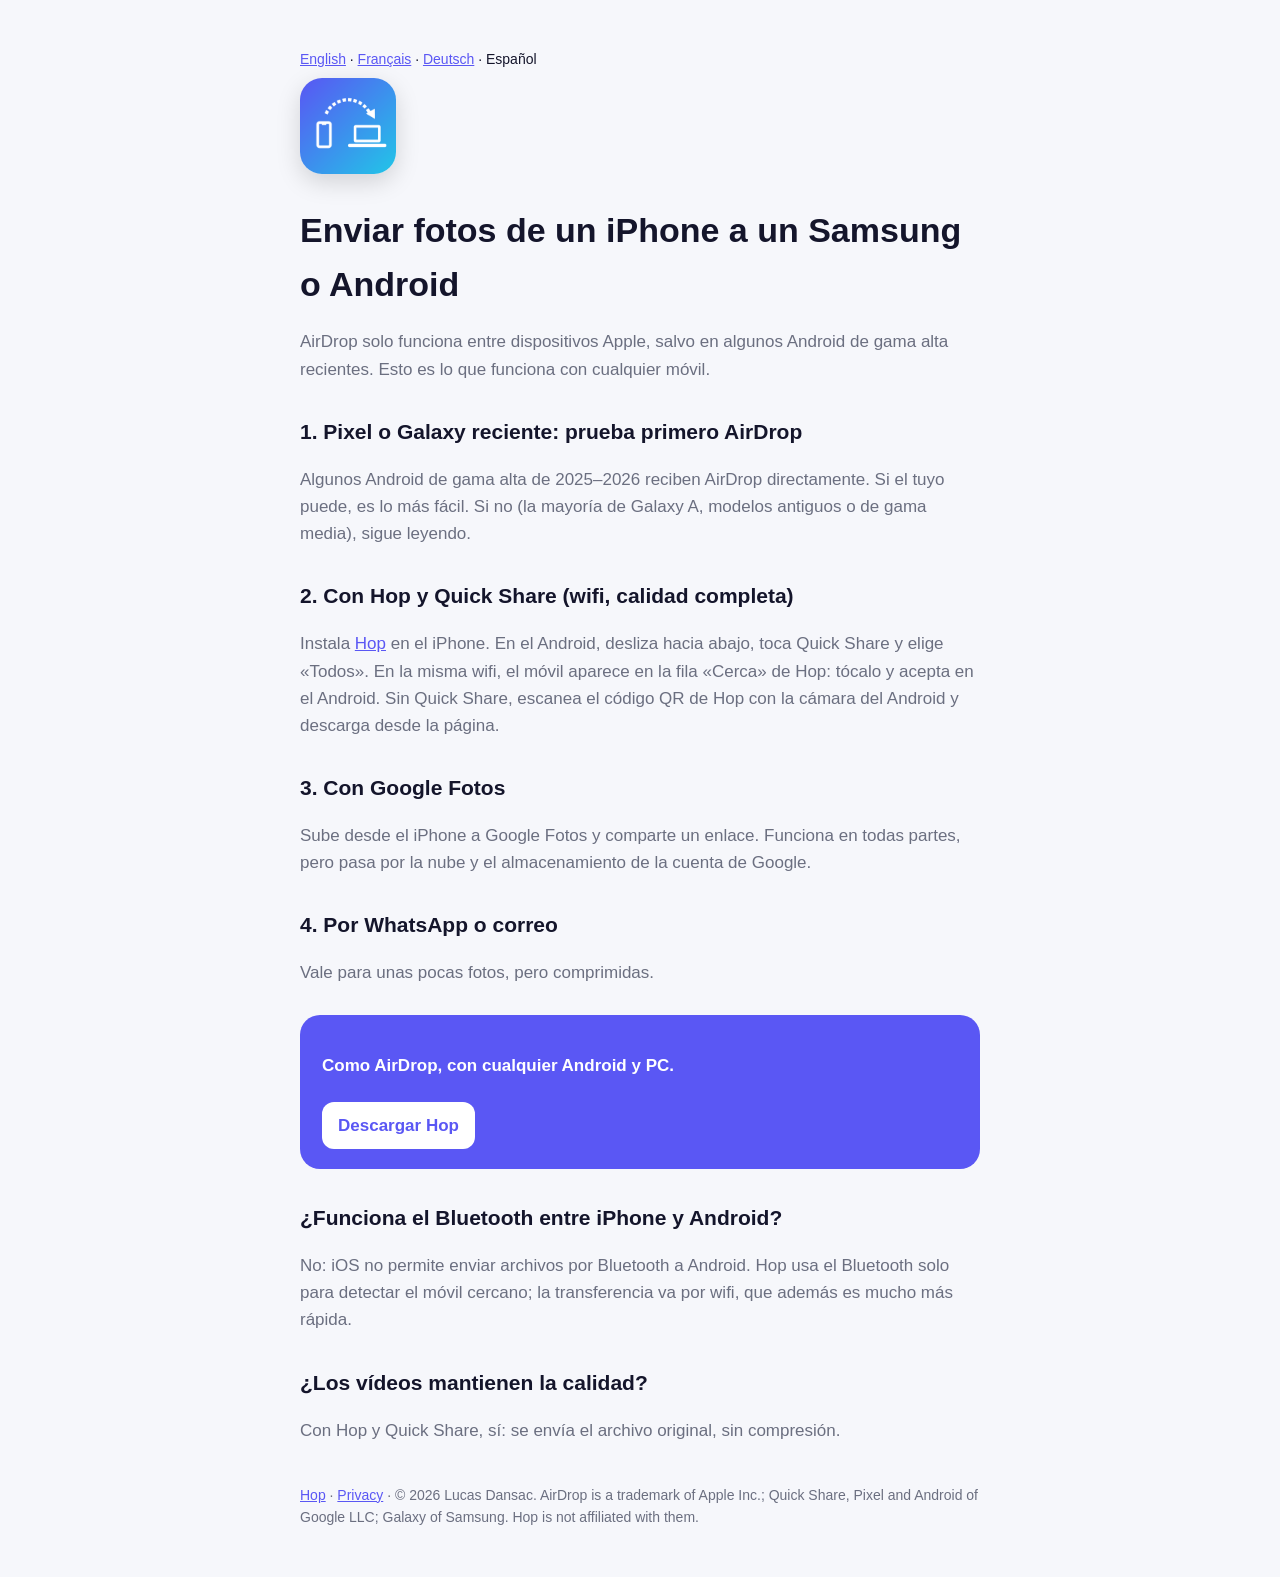
==== enviar-fotos-iphone-a-samsung.html @ 9c035684 "Guides iPhone → PC et iPhone → Samsung/Android (EN, FR, DE, ES), sitemap et robots Co-Authored-By: C" ====
<!doctype html>
<html lang="es"><head><meta charset="utf-8"><meta name="viewport" content="width=device-width,initial-scale=1">
<title>Enviar fotos del iPhone a un Samsung o Android (2026)</title><meta name="description" content="Envía fotos y vídeos de un iPhone a un Samsung Galaxy o cualquier Android, con calidad completa y sin cable: AirDrop en móviles recientes, Hop con Quick Share, Google Fotos.">
<link rel="canonical" href="https://komorebideuxiemedunom.github.io/hop-app/enviar-fotos-iphone-a-samsung.html"><link rel="alternate" hreflang="en" href="https://komorebideuxiemedunom.github.io/hop-app/send-photos-iphone-to-samsung.html"><link rel="alternate" hreflang="fr" href="https://komorebideuxiemedunom.github.io/hop-app/envoyer-photos-iphone-vers-samsung.html"><link rel="alternate" hreflang="de" href="https://komorebideuxiemedunom.github.io/hop-app/fotos-vom-iphone-auf-samsung.html"><link rel="alternate" hreflang="es" href="https://komorebideuxiemedunom.github.io/hop-app/enviar-fotos-iphone-a-samsung.html"><link rel="alternate" hreflang="x-default" href="https://komorebideuxiemedunom.github.io/hop-app/send-photos-iphone-to-samsung.html">
<link rel="stylesheet" href="style.css">
<script type="application/ld+json">{"@context": "https://schema.org", "@type": "HowTo", "name": "Enviar fotos de un iPhone a un Samsung o Android", "step": [{"@type": "HowToStep", "name": "1. Pixel o Galaxy reciente: prueba primero AirDrop", "text": "Algunos Android de gama alta de 2025–2026 reciben AirDrop directamente. Si el tuyo puede, es lo más fácil. Si no (la mayoría de Galaxy A, modelos antiguos o de gama media), sigue leyendo."}, {"@type": "HowToStep", "name": "2. Con Hop y Quick Share (wifi, calidad completa)", "text": "Instala Hop en el iPhone. En el Android, desliza hacia abajo, toca Quick Share y elige «Todos». En la misma wifi, el móvil aparece en la fila «Cerca» de Hop: tócalo y acepta en el Android. Sin Quick Share, escanea el código QR de Hop con la cámara del Android y descarga desde la página."}, {"@type": "HowToStep", "name": "3. Con Google Fotos", "text": "Sube desde el iPhone a Google Fotos y comparte un enlace. Funciona en todas partes, pero pasa por la nube y el almacenamiento de la cuenta de Google."}, {"@type": "HowToStep", "name": "4. Por WhatsApp o correo", "text": "Vale para unas pocas fotos, pero comprimidas."}]}</script>
<script type="application/ld+json">{"@context": "https://schema.org", "@type": "FAQPage", "mainEntity": [{"@type": "Question", "name": "¿Funciona el Bluetooth entre iPhone y Android?", "acceptedAnswer": {"@type": "Answer", "text": "No: iOS no permite enviar archivos por Bluetooth a Android. Hop usa el Bluetooth solo para detectar el móvil cercano; la transferencia va por wifi, que además es mucho más rápida."}}, {"@type": "Question", "name": "¿Los vídeos mantienen la calidad?", "acceptedAnswer": {"@type": "Answer", "text": "Con Hop y Quick Share, sí: se envía el archivo original, sin compresión."}}]}</script></head>
<body><main><nav class="lang"><a href="send-photos-iphone-to-samsung.html">English</a> · <a href="envoyer-photos-iphone-vers-samsung.html">Français</a> · <a href="fotos-vom-iphone-auf-samsung.html">Deutsch</a> · Español</nav><img class="icon" src="icon.png" alt="Hop">
<h1>Enviar fotos de un iPhone a un Samsung o Android</h1><p>AirDrop solo funciona entre dispositivos Apple, salvo en algunos Android de gama alta recientes. Esto es lo que funciona con cualquier móvil.</p><h2>1. Pixel o Galaxy reciente: prueba primero AirDrop</h2><p>Algunos Android de gama alta de 2025–2026 reciben AirDrop directamente. Si el tuyo puede, es lo más fácil. Si no (la mayoría de Galaxy A, modelos antiguos o de gama media), sigue leyendo.</p><h2>2. Con Hop y Quick Share (wifi, calidad completa)</h2><p>Instala <a href="https://apps.apple.com/app/id6818609255">Hop</a> en el iPhone. En el Android, desliza hacia abajo, toca Quick Share y elige «Todos». En la misma wifi, el móvil aparece en la fila «Cerca» de Hop: tócalo y acepta en el Android. Sin Quick Share, escanea el código QR de Hop con la cámara del Android y descarga desde la página.</p><h2>3. Con Google Fotos</h2><p>Sube desde el iPhone a Google Fotos y comparte un enlace. Funciona en todas partes, pero pasa por la nube y el almacenamiento de la cuenta de Google.</p><h2>4. Por WhatsApp o correo</h2><p>Vale para unas pocas fotos, pero comprimidas.</p>
<div class="cta"><p><strong>Como AirDrop, con cualquier Android y PC.</strong></p><a class="btn" href="https://apps.apple.com/app/id6818609255">Descargar Hop</a></div>
<h2>¿Funciona el Bluetooth entre iPhone y Android?</h2><p>No: iOS no permite enviar archivos por Bluetooth a Android. Hop usa el Bluetooth solo para detectar el móvil cercano; la transferencia va por wifi, que además es mucho más rápida.</p><h2>¿Los vídeos mantienen la calidad?</h2><p>Con Hop y Quick Share, sí: se envía el archivo original, sin compresión.</p>
<footer><a href="index.html">Hop</a> · <a href="privacy.html">Privacy</a> · © 2026 Lucas Dansac. AirDrop is a trademark of Apple Inc.; Quick Share, Pixel and Android of Google LLC; Galaxy of Samsung. Hop is not affiliated with them.</footer></main></body></html>
---- style.css ----
:root{--bg:#F6F7FB;--ink:#14152B;--muted:#6B6F80;--accent:#5A57F4;--card:#fff}
@media (prefers-color-scheme:dark){:root{--bg:#0F101E;--ink:#F3F1EC;--muted:#A8ABB8;--card:#1B1E2E}}
*{box-sizing:border-box}body{margin:0;background:var(--bg);color:var(--ink);font:17px/1.6 -apple-system,BlinkMacSystemFont,"Segoe UI",sans-serif}
main{max-width:720px;margin:0 auto;padding:48px 20px}img.icon{width:96px;height:96px;border-radius:22px;box-shadow:0 8px 24px rgba(0,0,0,.15)}
h1{font-size:34px;margin:20px 0 6px}h2{font-size:21px;margin-top:32px}p,li{color:var(--muted)}a{color:var(--accent)}
.card{background:var(--card);border-radius:20px;padding:20px 22px;margin:22px 0;box-shadow:0 4px 16px rgba(0,0,0,.05)}
footer{margin-top:40px;font-size:14px;color:var(--muted)}.cta{background:var(--accent);color:#fff;border-radius:20px;padding:20px 22px;margin:28px 0}.cta p{color:#fff}
.cta a.btn{display:inline-block;background:#fff;color:var(--accent);font-weight:700;border-radius:12px;padding:10px 16px;text-decoration:none;margin-top:6px}
nav.lang{font-size:14px;margin-bottom:8px}
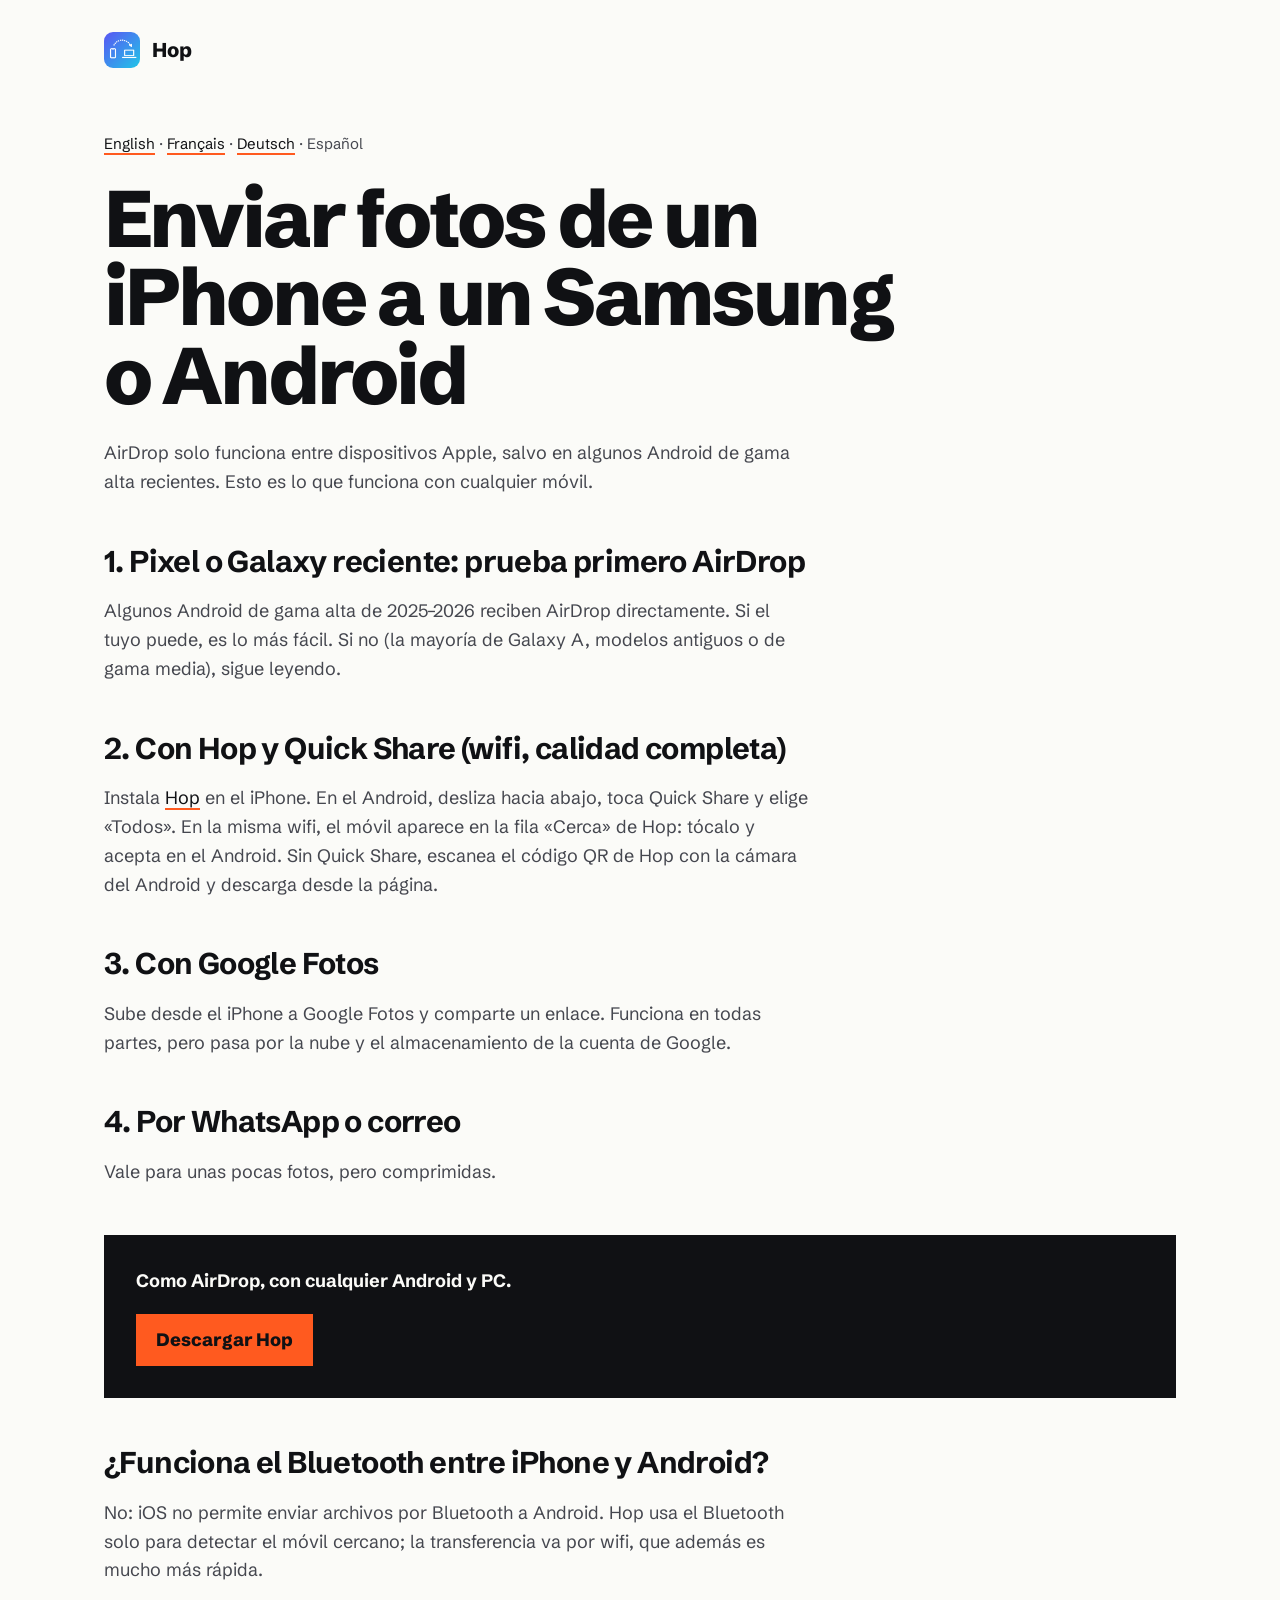
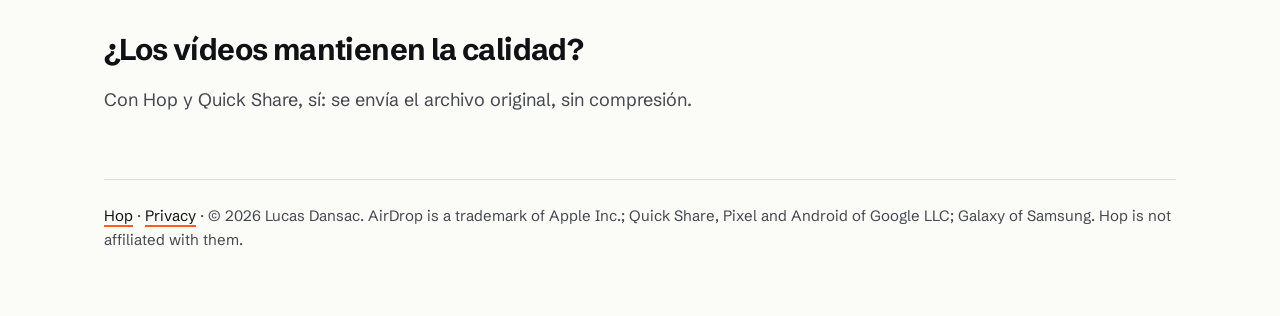
==== commit 713136d0: "Site : nouvelle identité (Schibsted Grotesk, iPhone vers PC en signature, questions repliables, plus" ====
--- a/enviar-fotos-iphone-a-samsung.html
+++ b/enviar-fotos-iphone-a-samsung.html
@@ -2,10 +2,10 @@
 <html lang="es"><head><meta charset="utf-8"><meta name="viewport" content="width=device-width,initial-scale=1">
 <title>Enviar fotos del iPhone a un Samsung o Android (2026)</title><meta name="description" content="Envía fotos y vídeos de un iPhone a un Samsung Galaxy o cualquier Android, con calidad completa y sin cable: AirDrop en móviles recientes, Hop con Quick Share, Google Fotos.">
 <link rel="canonical" href="https://komorebideuxiemedunom.github.io/hop-app/enviar-fotos-iphone-a-samsung.html"><link rel="alternate" hreflang="en" href="https://komorebideuxiemedunom.github.io/hop-app/send-photos-iphone-to-samsung.html"><link rel="alternate" hreflang="fr" href="https://komorebideuxiemedunom.github.io/hop-app/envoyer-photos-iphone-vers-samsung.html"><link rel="alternate" hreflang="de" href="https://komorebideuxiemedunom.github.io/hop-app/fotos-vom-iphone-auf-samsung.html"><link rel="alternate" hreflang="es" href="https://komorebideuxiemedunom.github.io/hop-app/enviar-fotos-iphone-a-samsung.html"><link rel="alternate" hreflang="x-default" href="https://komorebideuxiemedunom.github.io/hop-app/send-photos-iphone-to-samsung.html">
-<link rel="stylesheet" href="style.css">
+<link rel="preload" href="fonts/schibsted.woff2" as="font" type="font/woff2" crossorigin><link rel="stylesheet" href="style.css">
 <script type="application/ld+json">{"@context": "https://schema.org", "@type": "HowTo", "name": "Enviar fotos de un iPhone a un Samsung o Android", "step": [{"@type": "HowToStep", "name": "1. Pixel o Galaxy reciente: prueba primero AirDrop", "text": "Algunos Android de gama alta de 2025–2026 reciben AirDrop directamente. Si el tuyo puede, es lo más fácil. Si no (la mayoría de Galaxy A, modelos antiguos o de gama media), sigue leyendo."}, {"@type": "HowToStep", "name": "2. Con Hop y Quick Share (wifi, calidad completa)", "text": "Instala Hop en el iPhone. En el Android, desliza hacia abajo, toca Quick Share y elige «Todos». En la misma wifi, el móvil aparece en la fila «Cerca» de Hop: tócalo y acepta en el Android. Sin Quick Share, escanea el código QR de Hop con la cámara del Android y descarga desde la página."}, {"@type": "HowToStep", "name": "3. Con Google Fotos", "text": "Sube desde el iPhone a Google Fotos y comparte un enlace. Funciona en todas partes, pero pasa por la nube y el almacenamiento de la cuenta de Google."}, {"@type": "HowToStep", "name": "4. Por WhatsApp o correo", "text": "Vale para unas pocas fotos, pero comprimidas."}]}</script>
 <script type="application/ld+json">{"@context": "https://schema.org", "@type": "FAQPage", "mainEntity": [{"@type": "Question", "name": "¿Funciona el Bluetooth entre iPhone y Android?", "acceptedAnswer": {"@type": "Answer", "text": "No: iOS no permite enviar archivos por Bluetooth a Android. Hop usa el Bluetooth solo para detectar el móvil cercano; la transferencia va por wifi, que además es mucho más rápida."}}, {"@type": "Question", "name": "¿Los vídeos mantienen la calidad?", "acceptedAnswer": {"@type": "Answer", "text": "Con Hop y Quick Share, sí: se envía el archivo original, sin compresión."}}]}</script></head>
-<body><main><nav class="lang"><a href="send-photos-iphone-to-samsung.html">English</a> · <a href="envoyer-photos-iphone-vers-samsung.html">Français</a> · <a href="fotos-vom-iphone-auf-samsung.html">Deutsch</a> · Español</nav><img class="icon" src="icon.png" alt="Hop">
+<body><main><a class="marque" href="index.html"><img src="icon.png" alt="">Hop</a><nav class="lang"><a href="send-photos-iphone-to-samsung.html">English</a> · <a href="envoyer-photos-iphone-vers-samsung.html">Français</a> · <a href="fotos-vom-iphone-auf-samsung.html">Deutsch</a> · Español</nav>
 <h1>Enviar fotos de un iPhone a un Samsung o Android</h1><p>AirDrop solo funciona entre dispositivos Apple, salvo en algunos Android de gama alta recientes. Esto es lo que funciona con cualquier móvil.</p><h2>1. Pixel o Galaxy reciente: prueba primero AirDrop</h2><p>Algunos Android de gama alta de 2025–2026 reciben AirDrop directamente. Si el tuyo puede, es lo más fácil. Si no (la mayoría de Galaxy A, modelos antiguos o de gama media), sigue leyendo.</p><h2>2. Con Hop y Quick Share (wifi, calidad completa)</h2><p>Instala <a href="https://apps.apple.com/app/id6818609255">Hop</a> en el iPhone. En el Android, desliza hacia abajo, toca Quick Share y elige «Todos». En la misma wifi, el móvil aparece en la fila «Cerca» de Hop: tócalo y acepta en el Android. Sin Quick Share, escanea el código QR de Hop con la cámara del Android y descarga desde la página.</p><h2>3. Con Google Fotos</h2><p>Sube desde el iPhone a Google Fotos y comparte un enlace. Funciona en todas partes, pero pasa por la nube y el almacenamiento de la cuenta de Google.</p><h2>4. Por WhatsApp o correo</h2><p>Vale para unas pocas fotos, pero comprimidas.</p>
 <div class="cta"><p><strong>Como AirDrop, con cualquier Android y PC.</strong></p><a class="btn" href="https://apps.apple.com/app/id6818609255">Descargar Hop</a></div>
 <h2>¿Funciona el Bluetooth entre iPhone y Android?</h2><p>No: iOS no permite enviar archivos por Bluetooth a Android. Hop usa el Bluetooth solo para detectar el móvil cercano; la transferencia va por wifi, que además es mucho más rápida.</p><h2>¿Los vídeos mantienen la calidad?</h2><p>Con Hop y Quick Share, sí: se envía el archivo original, sin compresión.</p>
--- a/style.css
+++ b/style.css
@@ -1,9 +1,49 @@
-:root{--bg:#F6F7FB;--ink:#14152B;--muted:#6B6F80;--accent:#5A57F4;--card:#fff}
-@media (prefers-color-scheme:dark){:root{--bg:#0F101E;--ink:#F3F1EC;--muted:#A8ABB8;--card:#1B1E2E}}
-*{box-sizing:border-box}body{margin:0;background:var(--bg);color:var(--ink);font:17px/1.6 -apple-system,BlinkMacSystemFont,"Segoe UI",sans-serif}
-main{max-width:720px;margin:0 auto;padding:48px 20px}img.icon{width:96px;height:96px;border-radius:22px;box-shadow:0 8px 24px rgba(0,0,0,.15)}
-h1{font-size:34px;margin:20px 0 6px}h2{font-size:21px;margin-top:32px}p,li{color:var(--muted)}a{color:var(--accent)}
-.card{background:var(--card);border-radius:20px;padding:20px 22px;margin:22px 0;box-shadow:0 4px 16px rgba(0,0,0,.05)}
-footer{margin-top:40px;font-size:14px;color:var(--muted)}.cta{background:var(--accent);color:#fff;border-radius:20px;padding:20px 22px;margin:28px 0}.cta p{color:#fff}
-.cta a.btn{display:inline-block;background:#fff;color:var(--accent);font-weight:700;border-radius:12px;padding:10px 16px;text-decoration:none;margin-top:6px}
-nav.lang{font-size:14px;margin-bottom:8px}
+/* Hop : d'un appareil à l'autre. Schibsted Grotesk, noir sur blanc, un orange de signal. Échelle de 8 px. */
+@font-face{font-family:"Schibsted";src:url(fonts/schibsted.woff2) format("woff2");font-weight:400 900;font-display:swap}
+:root{--bg:#FBFBF8;--ink:#101114;--muted:#45474F;--accent:#C2410C;--signal:#FF5A1F;--trait:#DEDDD6;--card:#FBFBF8;
+  --s1:8px;--s2:16px;--s3:24px;--s4:32px;--s6:48px;--s8:64px;--s12:96px}
+@media (prefers-color-scheme:dark){:root{--bg:#101114;--ink:#F4F3EF;--muted:#B4B5BC;--accent:#FF8A5C;--signal:#FF5A1F;--trait:#2B2C31;--card:#101114}}
+*{box-sizing:border-box}html{background:var(--bg)}
+body{margin:0;color:var(--ink);font:400 18px/1.6 "Schibsted",system-ui,sans-serif}
+main{max-width:1120px;margin:0 auto;padding:var(--s4) var(--s3) var(--s8)}
+a{color:var(--ink);text-decoration-color:var(--signal);text-decoration-thickness:2px;text-underline-offset:4px}
+a:hover,a:focus-visible{color:var(--accent);text-decoration-thickness:3px}
+:focus-visible{outline:3px solid var(--signal);outline-offset:3px}
+p,li{color:var(--muted);max-width:64ch}strong{color:var(--ink)}
+code{font:600 .92em ui-monospace,Consolas,monospace;color:var(--ink);background:none;border-bottom:2px solid var(--signal)}
+.marque{display:inline-flex;align-items:center;gap:12px;color:var(--ink);text-decoration:none;font-weight:800;font-size:20px;margin-bottom:var(--s8)}
+.marque img{width:36px;height:36px;border-radius:9px}
+nav.lang{font-size:15px;margin-bottom:var(--s3);color:var(--muted)}
+h1{font-weight:800;font-size:clamp(40px,6.4vw,80px);line-height:.98;letter-spacing:-.035em;margin:0 0 var(--s3);max-width:16ch}
+h2{font-weight:700;font-size:clamp(22px,2.6vw,30px);line-height:1.15;letter-spacing:-.02em;margin:var(--s6) 0 var(--s2)}
+.card{border-left:4px solid var(--signal);padding:var(--s1) 0 var(--s1) var(--s3);margin:var(--s4) 0;background:none}
+footer{margin-top:var(--s8);padding-top:var(--s3);border-top:1px solid var(--trait);font-size:15px;color:var(--muted)}
+.cta{background:var(--ink);padding:var(--s4);margin:var(--s6) 0}.cta p,.cta strong{color:var(--bg);margin-top:0}
+.cta a.btn,.cta .btn{display:inline-block;background:var(--signal);color:#101114;font-weight:800;padding:12px 20px;text-decoration:none}
+.cta a.btn:hover,.cta .btn:hover,.cta a.btn:focus-visible{background:var(--bg);color:var(--ink)}
+
+/* Le transfert : la signature de Hop */
+.transfert{display:grid;grid-template-columns:auto 1fr auto;align-items:center;gap:var(--s3);margin:0 0 var(--s4)}
+.transfert span{font-weight:900;font-size:clamp(48px,11vw,152px);line-height:.9;letter-spacing:-.05em}
+.transfert i{display:block;height:clamp(6px,1vw,12px);background:var(--signal);position:relative}
+.transfert i::after{content:"";position:absolute;right:-2px;top:50%;transform:translateY(-50%);border-left:clamp(18px,3vw,36px) solid var(--signal);border-top:clamp(14px,2.2vw,28px) solid transparent;border-bottom:clamp(14px,2.2vw,28px) solid transparent}
+.vers{display:flex;flex-wrap:wrap;gap:4px 10px;font-weight:700;font-size:clamp(18px,2vw,22px);margin:0 0 var(--s8)}
+.vers b{color:var(--muted);font-weight:500}
+.chapeau{font-size:clamp(20px,2.2vw,26px);line-height:1.4;color:var(--ink);max-width:36ch;margin:0 0 var(--s4)}
+
+/* Questions : des lignes qui s'ouvrent */
+.questions{border-top:2px solid var(--ink);margin:var(--s6) 0}
+.questions details{border-bottom:1px solid var(--trait)}
+.questions summary{list-style:none;cursor:pointer;display:flex;justify-content:space-between;gap:var(--s3);padding:var(--s3) 0;font-weight:700;font-size:clamp(20px,2.2vw,26px);letter-spacing:-.015em;line-height:1.2}
+.questions summary::-webkit-details-marker{display:none}
+.questions summary::after{content:"+";font-weight:400;color:var(--accent);transition:transform .2s}
+.questions details[open] summary::after{transform:rotate(45deg)}
+.questions summary:hover,.questions summary:focus-visible{color:var(--accent)}
+.questions details p{margin:0 0 var(--s3)}
+.guides{width:100%;border-collapse:collapse;font-size:17px}
+.guides th{text-align:left;font-size:13px;letter-spacing:.06em;text-transform:uppercase;color:var(--muted);padding:var(--s1) 0}
+.guides td{border-top:1px solid var(--trait);padding:12px var(--s2) 12px 0}
+.support{display:flex;flex-wrap:wrap;justify-content:space-between;align-items:baseline;gap:var(--s2);border-top:2px solid var(--ink);border-bottom:2px solid var(--ink);padding:var(--s4) 0;margin:var(--s8) 0 0}
+.support p{margin:0}.support a{font-weight:800;font-size:clamp(20px,2.4vw,28px)}
+@media (max-width:720px){main{padding:var(--s3) var(--s2) var(--s6)}.marque{margin-bottom:var(--s6)}.transfert{gap:var(--s2)}.guides td{display:block;border:0;padding:4px 0}.guides tr{display:block;border-top:1px solid var(--trait);padding:var(--s1) 0}.guides thead{display:none}}
+@media (prefers-reduced-motion:reduce){*{transition:none!important}}
